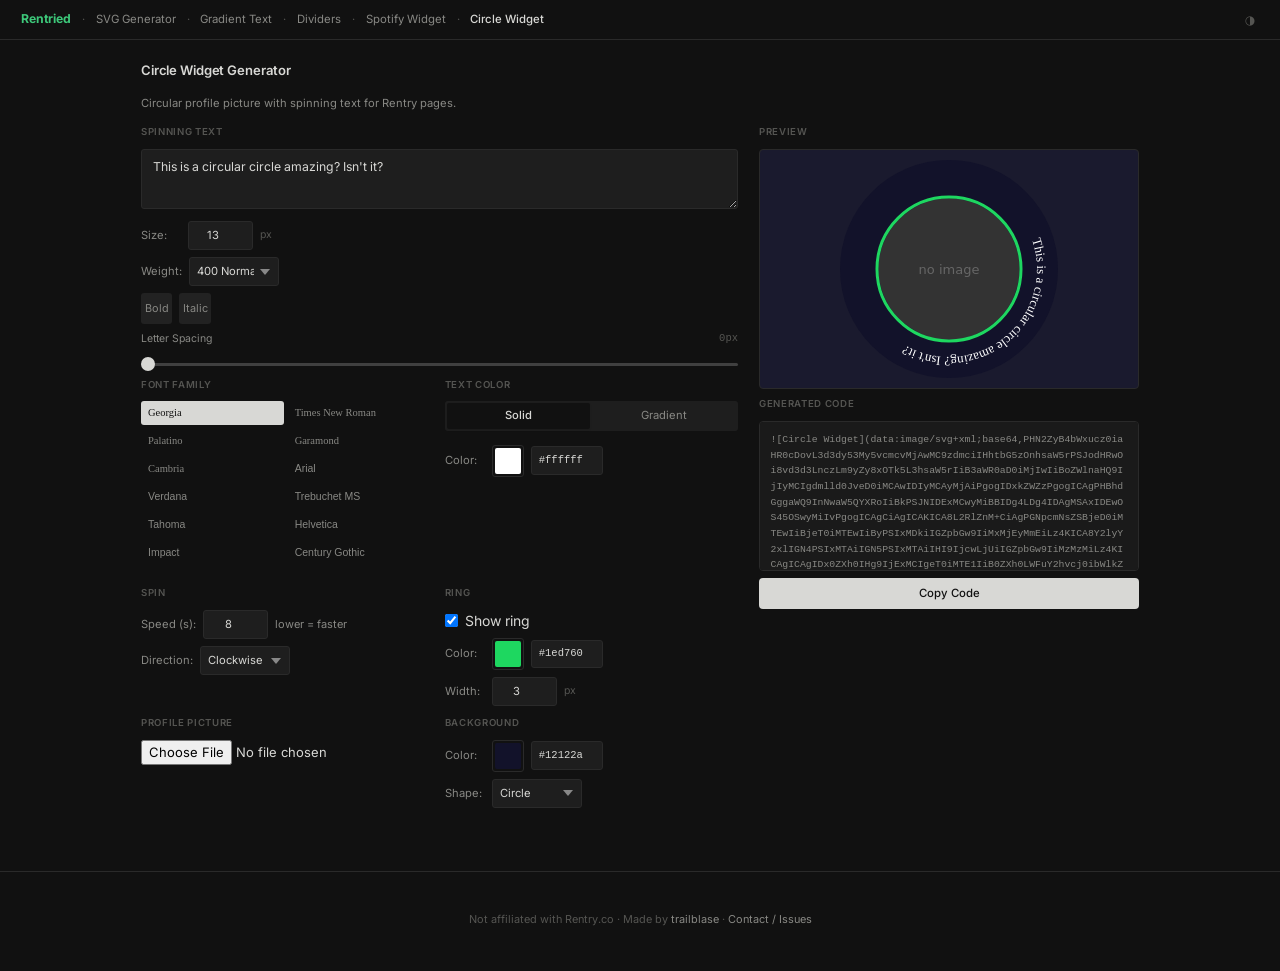
==== circle-widget/index.html @ 6f204d9a "added spotify widget, spinning pfp text" ====
<!DOCTYPE html>
<html lang="en" data-theme="dark">
<head>
  <meta charset="UTF-8">
  <meta name="viewport" content="width=device-width, initial-scale=1.0">
  <title>Circle Widget — Rentried</title>
  <link rel="preconnect" href="https://fonts.googleapis.com">
  <link rel="preconnect" href="https://fonts.gstatic.com" crossorigin>
  <link href="https://fonts.googleapis.com/css2?family=Inter:ital,opsz,wght@0,14..32,100..900;1,14..32,100..900&display=swap" rel="stylesheet">
  <link rel="stylesheet" href="https://cdn.jsdelivr.net/npm/bootstrap@5.3.3/dist/css/bootstrap.min.css">
  <link rel="stylesheet" href="../styles.css">
  <script>
    (function () {
      var t = localStorage.getItem('rentried-theme') || 'dark';
      document.documentElement.setAttribute('data-theme', t);
    })();
  </script>
</head>
<body>
  <header class="site-header">
    <a href="../" class="site-logo">Rentried</a>
    <span class="nav-sep">·</span>
    <nav class="site-nav">
      <a href="../svg-generator/" class="nav-link">SVG Generator</a>
      <span class="nav-sep">·</span>
      <a href="../gradient-text/gradient-text.html" class="nav-link">Gradient Text</a>
      <span class="nav-sep">·</span>
      <a href="../dividers/dividers.html" class="nav-link">Dividers</a>
      <span class="nav-sep">·</span>
      <a href="../spotify-widget/" class="nav-link">Spotify Widget</a>
      <span class="nav-sep">·</span>
      <a href="../circle-widget/" class="nav-link active">Circle Widget</a>
    </nav>
    <button class="theme-toggle" onclick="toggleTheme()" aria-label="Toggle theme">◑</button>
  </header>

  <div class="page">
    <div class="mb-3">
      <p class="page-title">Circle Widget Generator</p>
      <p class="page-desc">Circular profile picture with spinning text for Rentry pages.</p>
    </div>

    <div class="tool-layout">
      <div class="d-flex flex-column gap-2" style="min-width:0">

        <div class="panel">
          <div class="panel-header">Spinning Text</div>
          <textarea class="text-input" id="spinText" placeholder="Text that spins around the circle..." style="min-height:60px;resize:vertical">This is a circular circle amazing? Isn't it?</textarea>
          <div class="d-flex align-items-center gap-2 mt-2">
            <label class="ctrl-label">Size:</label>
            <input type="number" class="number-input" id="fontSize" value="13" min="8" max="26">
            <span class="unit">px</span>
          </div>
          <div class="d-flex align-items-center gap-2 mt-2">
            <label class="ctrl-label">Weight:</label>
            <select class="number-input" id="fontWeight">
              <option value="100">100 Thin</option>
              <option value="200">200 Extra Light</option>
              <option value="300">300 Light</option>
              <option value="400" selected>400 Normal</option>
              <option value="500">500 Medium</option>
              <option value="600">600 Semi Bold</option>
              <option value="700">700 Bold</option>
              <option value="800">800 Extra Bold</option>
              <option value="900">900 Black</option>
            </select>
          </div>
          <div class="d-flex align-items-center gap-2 mt-2">
            <div class="option-btn" id="btnBold" onclick="toggleStyle('bold')">Bold</div>
            <div class="option-btn" id="btnItalic" onclick="toggleStyle('italic')">Italic</div>
          </div>
          <div class="mt-2">
            <div class="slider-label d-flex justify-content-between mb-1">
              <span>Letter Spacing</span>
              <span id="spacingValue">0px</span>
            </div>
            <input type="range" class="slider" id="letterSpacing" min="0" max="20" value="0"
              oninput="document.getElementById('spacingValue').textContent=this.value+'px';build()">
          </div>
        </div>

        <div class="controls-grid">

          <div class="panel">
            <div class="panel-header">Font Family</div>
            <div class="font-grid" id="fontGrid"></div>
          </div>

          <div class="panel">
            <div class="panel-header">Text Color</div>
            <div class="mb-3">
              <div class="toggle-group">
                <button class="toggle-btn active" data-color="solid" onclick="setColorMode('solid')">Solid</button>
                <button class="toggle-btn" data-color="gradient" onclick="setColorMode('gradient')">Gradient</button>
              </div>
            </div>
            <div id="solidColorSection">
              <div class="d-flex align-items-center gap-2">
                <label class="ctrl-label">Color:</label>
                <input type="color" class="color-picker" id="solidColor" value="#ffffff">
                <input type="text" class="hex-input" id="solidColorHex" value="#ffffff">
              </div>
            </div>
            <div id="gradientColorSection" style="display:none">
              <div class="d-flex align-items-center gap-2">
                <label class="ctrl-label">Start:</label>
                <input type="color" class="color-picker" id="gradStart" value="#ff69b4">
                <input type="text" class="hex-input" id="gradStartHex" value="#ff69b4">
              </div>
              <div class="d-flex align-items-center gap-2 mt-2">
                <label class="ctrl-label">End:</label>
                <input type="color" class="color-picker" id="gradEnd" value="#00ffff">
                <input type="text" class="hex-input" id="gradEndHex" value="#00ffff">
              </div>
            </div>
          </div>

          <div class="panel">
            <div class="panel-header">Spin</div>
            <div class="d-flex align-items-center gap-2 mb-2">
              <label class="ctrl-label">Speed (s):</label>
              <input type="number" class="number-input" id="spinSpeed" value="8" min="1" max="60">
              <span class="unit" style="color:var(--text-muted);font-size:11px">lower = faster</span>
            </div>
            <div class="d-flex align-items-center gap-2">
              <label class="ctrl-label">Direction:</label>
              <select class="number-input" id="spinDir">
                <option value="1">Clockwise</option>
                <option value="-1">Counter-clockwise</option>
              </select>
            </div>
          </div>

          <div class="panel">
            <div class="panel-header">Ring</div>
            <div class="d-flex align-items-center gap-2 mb-2">
              <input type="checkbox" id="showRing" checked>
              <label for="showRing" style="margin:0;cursor:pointer">Show ring</label>
            </div>
            <div id="ringOptions">
              <div class="d-flex align-items-center gap-2 mb-2">
                <label class="ctrl-label">Color:</label>
                <input type="color" class="color-picker" id="ringColor" value="#1ed760">
                <input type="text" class="hex-input" id="ringColorHex" value="#1ed760">
              </div>
              <div class="d-flex align-items-center gap-2">
                <label class="ctrl-label">Width:</label>
                <input type="number" class="number-input" id="ringWidth" value="3" min="1" max="12">
                <span class="unit">px</span>
              </div>
            </div>
          </div>

          <div class="panel">
            <div class="panel-header">Profile Picture</div>
            <div style="overflow:hidden;width:100%">
              <input type="file" id="pfpUpload" accept="image/*" style="font-size:13px;width:100%;min-width:0">
            </div>
            <canvas id="resizeCanvas" width="200" height="200" style="display:none"></canvas>
          </div>

          <!-- Background -->
          <div class="panel">
            <div class="panel-header">Background</div>
            <div class="d-flex align-items-center gap-2 mb-2">
              <label class="ctrl-label">Color:</label>
              <input type="color" class="color-picker" id="bgColor" value="#12122a">
              <input type="text" class="hex-input" id="bgColorHex" value="#12122a">
            </div>
            <div class="d-flex align-items-center gap-2">
              <label class="ctrl-label">Shape:</label>
              <select class="number-input" id="cardShape">
                <option value="circle">Circle</option>
                <option value="square">Square</option>
                <option value="none">None (transparent)</option>
              </select>
            </div>
          </div>

        </div>
      </div>

      <!-- Output -->
      <div class="tool-output">
        <div class="panel">
          <div class="panel-header">Preview</div>
          <div class="preview-area" style="background:#1a1a2e; min-height:240px; padding:1rem; display:flex; align-items:center; justify-content:center">
            <div id="previewContent"></div>
          </div>

          <div class="panel-header" style="margin-top:0.625rem">Generated Code</div>
          <div class="code-output" id="codeOutput"></div>
          <button class="copy-btn" id="copyBtn" onclick="copyCode()">Copy Code</button>
        </div>
      </div>
    </div>
  </div>

  <script src="circle-widget.js"></script>
  <script>
    function toggleTheme() {
      var html = document.documentElement;
      var t = html.getAttribute('data-theme') === 'dark' ? 'light' : 'dark';
      html.setAttribute('data-theme', t);
      localStorage.setItem('rentried-theme', t);
      document.querySelector('.theme-toggle').textContent = t === 'dark' ? '◑' : '◐';
    }
    (function () {
      var t = localStorage.getItem('rentried-theme') || 'dark';
      var btn = document.querySelector('.theme-toggle');
      if (btn) btn.textContent = t === 'dark' ? '◑' : '◐';
    })();
  </script>
  <footer class="site-footer">
    <div class="page">
      Not affiliated with Rentry.co · Made by <a href="https://github.com/trailblase" target="_blank">trailblase</a> · <a href="https://orion.atabook.org/" target="_blank">Contact / Issues</a>
    </div>
  </footer>
</body>
</html>
---- styles.css ----
@import url('https://fonts.googleapis.com/css2?family=Inter:ital,opsz,wght@0,14..32,100..900;1,14..32,100..900&display=swap');

:root {
  --bg: #f9f8f5;
  --surface: #f3f2ee;
  --surface-alt: #eceae5;
  --border: #e0deda;
  --border-strong: #c4c2bc;
  --text: #111111;
  --text-muted: #666660;
  --text-subtle: #aaa9a2;
  --btn-bg: #eceae5;
  --btn-hover: #e2e0da;
  --input-bg: #f0eeea;
  --active-bg: #111111;
  --active-text: #f9f8f5;
  --accent: #1a7a4a;
  --radius: 4px;
  --radius-sm: 3px;
}

[data-theme="dark"] {
  --bg: #111111;
  --surface: #1a1a1a;
  --surface-alt: #1e1e1e;
  --border: #2a2a2a;
  --border-strong: #404040;
  --text: #d8d8d5;
  --text-muted: #888884;
  --text-subtle: #555552;
  --btn-bg: #222222;
  --btn-hover: #2c2c2c;
  --input-bg: #1e1e1e;
  --active-bg: #d8d8d5;
  --active-text: #111111;
  --accent: #3dc87a;
}

html {
  font-size: 14px;
}

body {
  font-family: 'Google Sans Flex', 'Inter', system-ui, -apple-system, 'Segoe UI', sans-serif;
  background: var(--bg);
  color: var(--text);
  line-height: 1.5;
  min-height: 100vh;
  -webkit-font-smoothing: antialiased;
}

.site-header {
  display: flex;
  align-items: center;
  gap: 0.125rem;
  padding: 0 1.5rem;
  height: 40px;
  border-bottom: 1px solid var(--border);
  background: var(--bg);
  position: sticky;
  top: 0;
  z-index: 100;
}

.site-logo {
  font-size: 0.875rem;
  font-weight: 700;
  color: var(--accent);
  text-decoration: none;
  flex-shrink: 0;
  margin-right: 0.25rem;
}

.site-logo:hover {
  color: var(--accent);
  opacity: 0.85;
}

.site-nav {
  display: flex;
  align-items: center;
  gap: 0.125rem;
  flex: 1;
}

.nav-link {
  font-size: 0.8125rem;
  color: var(--text-muted);
  text-decoration: none;
  padding: 0.1rem 0.25rem;
  transition: color 0.1s;
}

.nav-link:hover {
  color: var(--text);
}

.nav-link.active {
  color: var(--text);
  font-weight: 500;
}

.nav-link.soon {
  color: var(--text-subtle);
  pointer-events: none;
}

.nav-sep {
  color: var(--text-subtle);
  font-size: 0.8rem;
  padding: 0 0.4rem;
  user-select: none;
}

.theme-toggle {
  background: none;
  border: none;
  color: var(--text-subtle);
  cursor: pointer;
  font-size: 0.85rem;
  padding: 0.2rem 0.25rem;
  line-height: 1;
  transition: color 0.1s;
  margin-left: auto;
  flex-shrink: 0;
}

.theme-toggle:hover {
  color: var(--text-muted);
}

.page {
  max-width: 1040px;
  margin: 0 auto;
  padding: 1.5rem 1.5rem;
}

.page-title {
  font-size: 0.9375rem;
  font-weight: 600;
  color: var(--text);
  letter-spacing: -0.01em;
}

.page-desc {
  font-size: 0.8rem;
  color: var(--text-muted);
  margin-top: 0.2rem;
}

.page-desc a {
  color: var(--text-muted);
  text-decoration: underline;
  text-underline-offset: 2px;
}

.page-desc a:hover {
  color: var(--text);
}

.tool-layout {
  display: grid;
  grid-template-columns: 1fr 380px;
  gap: 1.5rem;
  align-items: start;
}

.tool-output {
  position: sticky;
  top: 52px;
  display: flex;
  flex-direction: column;
  gap: 1rem;
}

.panel {
  background: transparent;
  padding: 0;
}

.panel-header {
  font-size: 0.6875rem;
  font-weight: 600;
  text-transform: uppercase;
  letter-spacing: 0.07em;
  color: var(--text-subtle);
  margin-bottom: 0.625rem;
}

.controls-grid {
  display: grid;
  grid-template-columns: repeat(2, 1fr);
  gap: 0.75rem;
}

.section-label {
  font-size: 0.75rem;
  color: var(--text-muted);
  display: block;
  margin-bottom: 0.4rem;
}

.ctrl-label {
  font-size: 0.8rem;
  color: var(--text-muted);
  min-width: 40px;
}

.divider {
  height: 1px;
  background: var(--border);
}

.toggle-group {
  display: flex;
  background: var(--input-bg);
  border-radius: var(--radius-sm);
  padding: 2px;
  gap: 2px;
}

.toggle-btn {
  flex: 1;
  padding: 0.3125rem 0.5rem;
  border: none;
  background: transparent;
  color: var(--text-muted);
  font-family: inherit;
  font-size: 0.8rem;
  cursor: pointer;
  border-radius: 2px;
  transition: background 0.1s, color 0.1s;
  touch-action: manipulation;
}

.toggle-btn:hover {
  color: var(--text);
}

.toggle-btn.active {
  background: var(--bg);
  color: var(--text);
  font-weight: 500;
  box-shadow: 0 1px 2px rgba(0, 0, 0, 0.1);
}

.options-grid {
  display: grid;
  grid-template-columns: repeat(3, 1fr);
  gap: 0.25rem;
}

.options-grid.cols-2 {
  grid-template-columns: repeat(2, 1fr);
}

.options-grid.cols-4,
.direction-grid {
  grid-template-columns: repeat(4, 1fr);
}

.option-btn {
  padding: 0.5rem 0.25rem;
  background: var(--btn-bg);
  border: none;
  border-radius: var(--radius-sm);
  color: var(--text-muted);
  cursor: pointer;
  font-family: inherit;
  font-size: 0.775rem;
  text-align: center;
  transition: background 0.1s, color 0.1s;
  touch-action: manipulation;
  user-select: none;
}

.option-btn:hover {
  background: var(--btn-hover);
  color: var(--text);
}

.option-btn.selected {
  background: var(--active-bg);
  color: var(--active-text);
}

.direction-btn {
  padding: 0.375rem;
  background: var(--btn-bg);
  border: none;
  border-radius: var(--radius-sm);
  color: var(--text-muted);
  cursor: pointer;
  font-size: 1rem;
  text-align: center;
  transition: background 0.1s, color 0.1s;
  touch-action: manipulation;
}

.direction-btn:hover {
  background: var(--btn-hover);
  color: var(--text);
}

.direction-btn.selected {
  background: var(--active-bg);
  color: var(--active-text);
}

.font-grid {
  display: grid;
  grid-template-columns: repeat(2, 1fr);
  gap: 0.25rem;
  max-height: 175px;
  overflow-y: auto;
  padding-right: 0.25rem;
}

.font-option {
  padding: 0.3125rem 0.5rem;
  background: none;
  border: none;
  border-radius: var(--radius-sm);
  color: var(--text-muted);
  cursor: pointer;
  font-size: 0.75rem;
  text-align: left;
  white-space: nowrap;
  overflow: hidden;
  text-overflow: ellipsis;
  transition: background 0.1s, color 0.1s;
}

.font-option:hover {
  background: var(--btn-bg);
  color: var(--text);
}

.font-option.selected {
  background: var(--active-bg);
  color: var(--active-text);
  font-weight: 500;
}

.unit {
  font-size: 0.75rem;
  color: var(--text-subtle);
}

.text-input,
.hex-input,
.number-input {
  background: var(--input-bg);
  border: 1px solid var(--border);
  border-radius: var(--radius-sm);
  color: var(--text);
  font-family: inherit;
}

.text-input:focus,
.hex-input:focus,
.number-input:focus {
  outline: none;
  border-color: var(--border-strong);
}

.text-input {
  width: 100%;
  padding: 0.625rem 0.75rem;
  font-size: 0.875rem;
  resize: vertical;
  min-height: 64px;
  transition: border-color 0.1s;
  line-height: 1.5;
}

.text-input::placeholder {
  color: var(--text-subtle);
}

.hex-input {
  width: 72px;
  padding: 0.375rem 0.5rem;
  font-family: 'JetBrains Mono', 'Courier New', monospace;
  font-size: 0.75rem;
}

.number-input {
  width: 65px;
  padding: 0.375rem 0.5rem;
  font-size: 0.8rem;
  text-align: center;
}

select.number-input {
  cursor: pointer;
  text-align: left;
  width: 90px;
  appearance: none;
  background-image: url("data:image/svg+xml,%3Csvg xmlns='http://www.w3.org/2000/svg' width='10' height='6'%3E%3Cpath d='M0 0l5 6 5-6z' fill='%23888'/%3E%3C/svg%3E");
  background-repeat: no-repeat;
  background-position: right 8px center;
  padding-right: 24px;
}

select.number-input option {
  background: var(--input-bg);
  color: var(--text);
}

.color-picker {
  width: 32px;
  height: 32px;
  border: 1px solid var(--border);
  border-radius: var(--radius-sm);
  cursor: pointer;
  background: none;
  padding: 2px;
}

.color-picker::-webkit-color-swatch-wrapper {
  padding: 0;
}

.color-picker::-webkit-color-swatch {
  border: none;
  border-radius: 2px;
}

.slider-label {
  font-size: 0.75rem;
  color: var(--text-muted);
}

.slider-label span:last-child {
  font-family: 'JetBrains Mono', 'Courier New', monospace;
  color: var(--text-subtle);
}

.slider {
  width: 100%;
  height: 3px;
  -webkit-appearance: none;
  appearance: none;
  background: var(--border-strong);
  border-radius: 2px;
  outline: none;
  cursor: pointer;
}

.slider::-webkit-slider-thumb {
  -webkit-appearance: none;
  width: 14px;
  height: 14px;
  background: var(--text);
  border-radius: 50%;
  cursor: pointer;
  transition: transform 0.1s;
}

.slider::-webkit-slider-thumb:hover {
  transform: scale(1.2);
}

.checkbox-group input[type="checkbox"] {
  width: 14px;
  height: 14px;
  accent-color: var(--text);
  cursor: pointer;
  flex-shrink: 0;
}

.checkbox-group label {
  font-size: 0.8rem;
  color: var(--text);
  cursor: pointer;
  font-weight: 500;
}

.collapsible-settings {
  border-top: 1px solid var(--border);
  display: none;
}

.collapsible-settings.visible {
  display: block;
}

.preview-area {
  background: var(--surface);
  border: 1px solid var(--border);
  border-radius: var(--radius);
  min-height: 120px;
  max-height: 240px;
  display: flex;
  align-items: center;
  justify-content: center;
  padding: 1.25rem;
  margin-bottom: 0.625rem;
  overflow: hidden;
}

#previewContent {
  width: 100%;
  max-width: 100%;
  max-height: 100%;
  display: flex;
  align-items: center;
  justify-content: center;
  overflow: hidden;
}

#previewContent svg {
  max-width: 100%;
  overflow: hidden;
}

.code-output {
  background: var(--surface);
  border: 1px solid var(--border);
  border-radius: var(--radius);
  padding: 0.75rem;
  font-family: 'JetBrains Mono', 'Courier New', monospace;
  font-size: 0.7rem;
  line-height: 1.6;
  max-height: 150px;
  overflow: auto;
  white-space: pre-wrap;
  word-break: break-all;
  color: var(--text-muted);
}

.copy-btn {
  width: 100%;
  padding: 0.5rem 1rem;
  margin-top: 0.5rem;
  background: var(--active-bg);
  border: none;
  border-radius: var(--radius);
  color: var(--active-text);
  font-family: inherit;
  font-size: 0.8125rem;
  font-weight: 500;
  cursor: pointer;
  transition: opacity 0.1s;
  touch-action: manipulation;
}

.copy-btn:hover {
  opacity: 0.82;
}

.copy-btn.copied {
  opacity: 0.55;
}

.color-stop {
  display: flex;
  align-items: center;
  gap: 0.25rem;
  background: var(--btn-bg);
  border: 1px solid var(--border);
  border-radius: var(--radius-sm);
  padding: 0.25rem 0.375rem;
}

.color-stop input[type="color"] {
  width: 22px;
  height: 22px;
  border: none;
  border-radius: 2px;
  cursor: pointer;
  background: none;
  padding: 0;
}

.color-stop input[type="color"]::-webkit-color-swatch-wrapper {
  padding: 0;
}

.color-stop input[type="color"]::-webkit-color-swatch {
  border: 1px solid var(--border);
  border-radius: 2px;
}

.color-hex {
  font-family: 'JetBrains Mono', monospace;
  font-size: 0.675rem;
  color: var(--text-subtle);
}

.remove-btn {
  background: none;
  border: none;
  color: var(--text-subtle);
  cursor: pointer;
  font-size: 0.875rem;
  line-height: 1;
  padding: 0 0.1rem;
  opacity: 0;
  transition: opacity 0.1s, color 0.1s;
}

.color-stop:hover .remove-btn {
  opacity: 1;
}

.remove-btn:hover {
  color: #b94040;
}

.add-color-btn {
  width: 30px;
  height: 30px;
  border: 1px dashed var(--border);
  border-radius: var(--radius-sm);
  background: transparent;
  color: var(--text-subtle);
  font-size: 1rem;
  cursor: pointer;
  transition: border-color 0.1s, color 0.1s;
}

.add-color-btn:hover {
  border-color: var(--border-strong);
  color: var(--text-muted);
}

.gradient-bar {
  height: 4px;
  border-radius: 2px;
  margin-top: 0.625rem;
}

.presets-grid {
  display: grid;
  grid-template-columns: repeat(4, 1fr);
  gap: 0.375rem;
  margin-top: 0.5rem;
}

.preset-btn {
  height: 24px;
  border: 1px solid var(--border);
  border-radius: var(--radius-sm);
  cursor: pointer;
  transition: border-color 0.1s, transform 0.1s;
}

.preset-btn:hover {
  border-color: var(--border-strong);
  transform: scale(1.04);
}

.soon-page {
  display: flex;
  flex-direction: column;
  align-items: center;
  justify-content: center;
  gap: 0.5rem;
  min-height: calc(100vh - 40px);
  text-align: center;
}

.soon-badge {
  font-size: 0.7rem;
  text-transform: uppercase;
  letter-spacing: 0.1em;
  color: var(--text-subtle);
  margin-bottom: 0.5rem;
}

.soon-title {
  font-size: 1rem;
  font-weight: 600;
  color: var(--text);
  letter-spacing: -0.01em;
}

.soon-desc {
  font-size: 0.8rem;
  color: var(--text-muted);
}

::-webkit-scrollbar {
  width: 4px;
  height: 4px;
}

::-webkit-scrollbar-track {
  background: transparent;
}

::-webkit-scrollbar-thumb {
  background: var(--border-strong);
  border-radius: 10px;
}

@media (max-width: 1024px) {
  .tool-layout {
    grid-template-columns: 1fr;
  }

  .tool-output {
    position: static !important;
  }
}

@media (max-width: 640px) {
  .page {
    padding: 1rem;
  }

  .controls-grid {
    grid-template-columns: 1fr !important;
  }

  .site-header {
    padding: 0 1rem;
  }

  .nav-sep {
    display: none;
  }

  .copy-btn {
    padding: 0.75rem;
    font-size: 0.875rem;
  }
}

.site-footer {
  border-top: 1px solid var(--border);
  margin-top: 3rem;
  padding: 1.25rem 0 1.5rem;
  font-size: 0.78rem;
  color: var(--text-subtle);
  text-align: center;
  line-height: 1.7;
}

.site-footer a {
  color: var(--text-muted);
  text-decoration: none;
}

.site-footer a:hover {
  color: var(--text);
}
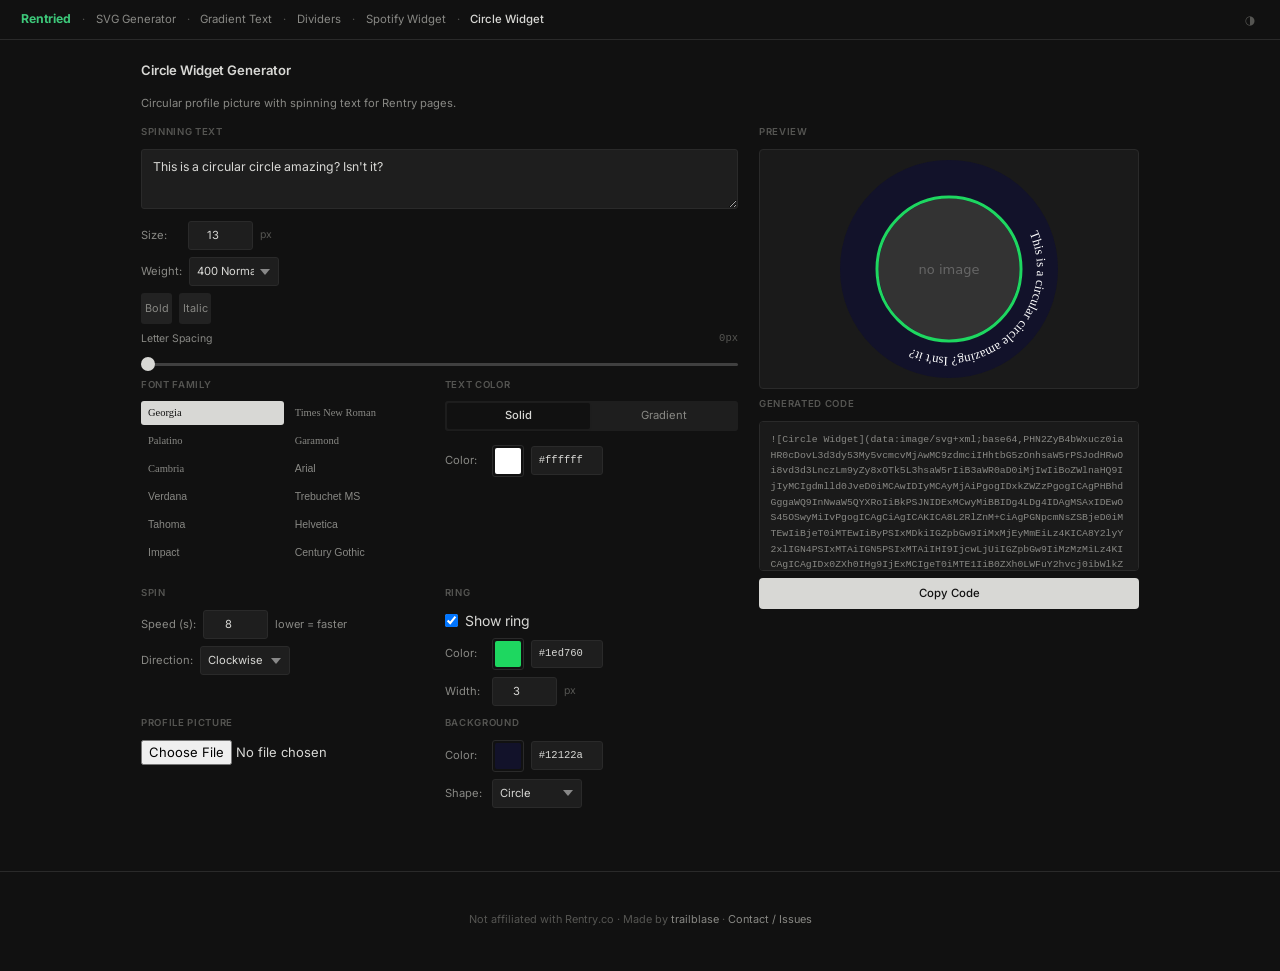
==== commit c2cafcad: "minor fixes for preview box" ====
--- a/circle-widget/index.html
+++ b/circle-widget/index.html
@@ -159,7 +159,6 @@
             <canvas id="resizeCanvas" width="200" height="200" style="display:none"></canvas>
           </div>
 
-          <!-- Background -->
           <div class="panel">
             <div class="panel-header">Background</div>
             <div class="d-flex align-items-center gap-2 mb-2">
@@ -180,11 +179,10 @@
         </div>
       </div>
 
-      <!-- Output -->
       <div class="tool-output">
         <div class="panel">
           <div class="panel-header">Preview</div>
-          <div class="preview-area" style="background:#1a1a2e; min-height:240px; padding:1rem; display:flex; align-items:center; justify-content:center">
+          <div class="preview-area preview-widget" style="min-height:240px; padding:1rem; display:flex; align-items:center; justify-content:center">
             <div id="previewContent"></div>
           </div>
 
--- a/styles.css
+++ b/styles.css
@@ -626,6 +626,13 @@
   color: var(--text-muted);
 }
 
+.preview-area.preview-widget {
+  background: #ffffff;
+}
+[data-theme="dark"] .preview-area.preview-widget {
+  background: var(--surface);
+}
+
 .gradient-bar {
   height: 4px;
   border-radius: 2px;
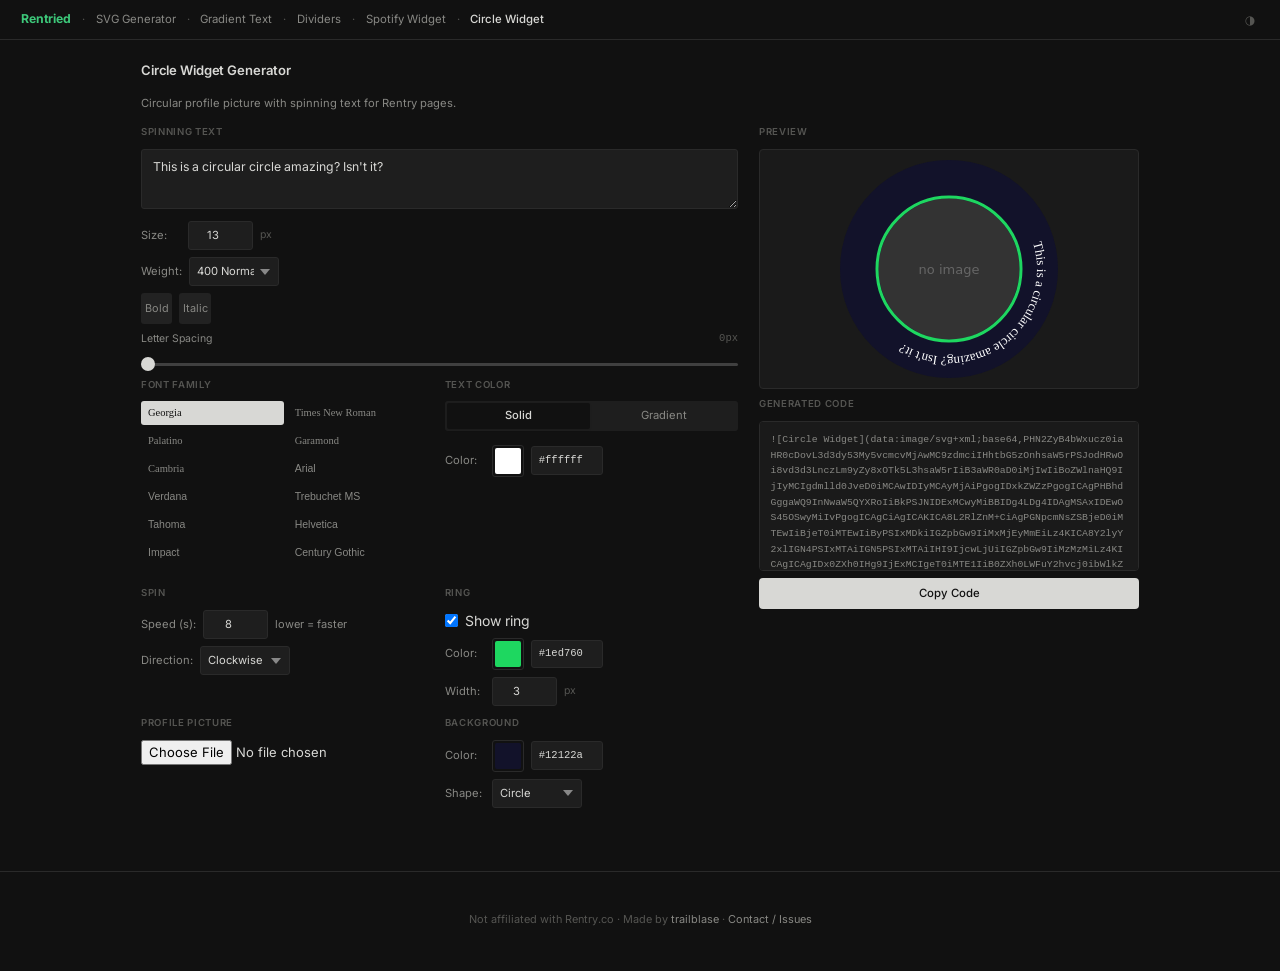
==== commit 9e05fa9c: "mobile UI fixes" ====
--- a/circle-widget/index.html
+++ b/circle-widget/index.html
@@ -19,8 +19,10 @@
 <body>
   <header class="site-header">
     <a href="../" class="site-logo">Rentried</a>
-    <span class="nav-sep">·</span>
-    <nav class="site-nav">
+
+    <!-- Desktop nav -->
+    <span class="nav-sep d-none d-md-inline">·</span>
+    <nav class="site-nav d-none d-md-flex">
       <a href="../svg-generator/" class="nav-link">SVG Generator</a>
       <span class="nav-sep">·</span>
       <a href="../gradient-text/gradient-text.html" class="nav-link">Gradient Text</a>
@@ -31,6 +33,19 @@
       <span class="nav-sep">·</span>
       <a href="../circle-widget/" class="nav-link active">Circle Widget</a>
     </nav>
+
+    <!-- Mobile dropdown -->
+    <div class="dropdown d-md-none ms-2">
+      <button class="nav-dropdown-btn dropdown-toggle" data-bs-toggle="dropdown" aria-expanded="false">Circle Widget</button>
+      <ul class="nav-dropdown-menu dropdown-menu">
+        <li><a class="nav-dropdown-item" href="../svg-generator/">SVG Generator</a></li>
+        <li><a class="nav-dropdown-item" href="../gradient-text/gradient-text.html">Gradient Text</a></li>
+        <li><a class="nav-dropdown-item" href="../dividers/dividers.html">Dividers</a></li>
+        <li><a class="nav-dropdown-item" href="../spotify-widget/">Spotify Widget</a></li>
+        <li><a class="nav-dropdown-item active" href="../circle-widget/">Circle Widget</a></li>
+      </ul>
+    </div>
+
     <button class="theme-toggle" onclick="toggleTheme()" aria-label="Toggle theme">◑</button>
   </header>
 
@@ -43,7 +58,7 @@
     <div class="tool-layout">
       <div class="d-flex flex-column gap-2" style="min-width:0">
 
-        <div class="panel">
+        <div>
           <div class="panel-header">Spinning Text</div>
           <textarea class="text-input" id="spinText" placeholder="Text that spins around the circle..." style="min-height:60px;resize:vertical">This is a circular circle amazing? Isn't it?</textarea>
           <div class="d-flex align-items-center gap-2 mt-2">
@@ -81,12 +96,12 @@
 
         <div class="controls-grid">
 
-          <div class="panel">
+          <div>
             <div class="panel-header">Font Family</div>
             <div class="font-grid" id="fontGrid"></div>
           </div>
 
-          <div class="panel">
+          <div>
             <div class="panel-header">Text Color</div>
             <div class="mb-3">
               <div class="toggle-group">
@@ -115,7 +130,7 @@
             </div>
           </div>
 
-          <div class="panel">
+          <div>
             <div class="panel-header">Spin</div>
             <div class="d-flex align-items-center gap-2 mb-2">
               <label class="ctrl-label">Speed (s):</label>
@@ -131,7 +146,7 @@
             </div>
           </div>
 
-          <div class="panel">
+          <div>
             <div class="panel-header">Ring</div>
             <div class="d-flex align-items-center gap-2 mb-2">
               <input type="checkbox" id="showRing" checked>
@@ -151,7 +166,7 @@
             </div>
           </div>
 
-          <div class="panel">
+          <div>
             <div class="panel-header">Profile Picture</div>
             <div style="overflow:hidden;width:100%">
               <input type="file" id="pfpUpload" accept="image/*" style="font-size:13px;width:100%;min-width:0">
@@ -159,7 +174,7 @@
             <canvas id="resizeCanvas" width="200" height="200" style="display:none"></canvas>
           </div>
 
-          <div class="panel">
+          <div>
             <div class="panel-header">Background</div>
             <div class="d-flex align-items-center gap-2 mb-2">
               <label class="ctrl-label">Color:</label>
@@ -180,13 +195,13 @@
       </div>
 
       <div class="tool-output">
-        <div class="panel">
+        <div>
           <div class="panel-header">Preview</div>
           <div class="preview-area preview-widget" style="min-height:240px; padding:1rem; display:flex; align-items:center; justify-content:center">
             <div id="previewContent"></div>
           </div>
 
-          <div class="panel-header" style="margin-top:0.625rem">Generated Code</div>
+          <div class="panel-header mt-2">Generated Code</div>
           <div class="code-output" id="codeOutput"></div>
           <button class="copy-btn" id="copyBtn" onclick="copyCode()">Copy Code</button>
         </div>
@@ -194,6 +209,7 @@
     </div>
   </div>
 
+  <script src="https://cdn.jsdelivr.net/npm/bootstrap@5.3.3/dist/js/bootstrap.bundle.min.js"></script>
   <script src="circle-widget.js"></script>
   <script>
     function toggleTheme() {
--- a/styles.css
+++ b/styles.css
@@ -1,5 +1,5 @@
 @import url('https://fonts.googleapis.com/css2?family=Inter:ital,opsz,wght@0,14..32,100..900;1,14..32,100..900&display=swap');
-
+/* to optimise and clean the code period */
 :root {
   --bg: #f9f8f5;
   --surface: #f3f2ee;
@@ -91,19 +91,9 @@
   transition: color 0.1s;
 }
 
-.nav-link:hover {
-  color: var(--text);
-}
-
-.nav-link.active {
-  color: var(--text);
-  font-weight: 500;
-}
-
-.nav-link.soon {
-  color: var(--text-subtle);
-  pointer-events: none;
-}
+.nav-link:hover { color: var(--text); }
+.nav-link.active { color: var(--text); font-weight: 500; }
+.nav-link.soon   { color: var(--text-subtle); pointer-events: none; }
 
 .nav-sep {
   color: var(--text-subtle);
@@ -125,14 +115,12 @@
   flex-shrink: 0;
 }
 
-.theme-toggle:hover {
-  color: var(--text-muted);
-}
+.theme-toggle:hover { color: var(--text-muted); }
 
 .page {
   max-width: 1040px;
   margin: 0 auto;
-  padding: 1.5rem 1.5rem;
+  padding: 1.5rem;
 }
 
 .page-title {
@@ -148,15 +136,8 @@
   margin-top: 0.2rem;
 }
 
-.page-desc a {
-  color: var(--text-muted);
-  text-decoration: underline;
-  text-underline-offset: 2px;
-}
-
-.page-desc a:hover {
-  color: var(--text);
-}
+.page-desc a { color: var(--text-muted); text-decoration: underline; text-underline-offset: 2px; }
+.page-desc a:hover { color: var(--text); }
 
 .tool-layout {
   display: grid;
@@ -168,14 +149,6 @@
 .tool-output {
   position: sticky;
   top: 52px;
-  display: flex;
-  flex-direction: column;
-  gap: 1rem;
-}
-
-.panel {
-  background: transparent;
-  padding: 0;
 }
 
 .panel-header {
@@ -193,22 +166,16 @@
   gap: 0.75rem;
 }
 
-.section-label {
-  font-size: 0.75rem;
-  color: var(--text-muted);
-  display: block;
-  margin-bottom: 0.4rem;
-}
+.section-label  { font-size: 0.75rem; color: var(--text-muted); }
+.unit           { font-size: 0.75rem; color: var(--text-subtle); }
+.slider-label   { font-size: 0.75rem; color: var(--text-muted); }
+.slider-label span:last-child { font-family: 'JetBrains Mono', 'Courier New', monospace; color: var(--text-subtle); }
+.divider        { height: 1px; background: var(--border); }
 
 .ctrl-label {
   font-size: 0.8rem;
   color: var(--text-muted);
   min-width: 40px;
-}
-
-.divider {
-  height: 1px;
-  background: var(--border);
 }
 
 .toggle-group {
@@ -233,9 +200,7 @@
   touch-action: manipulation;
 }
 
-.toggle-btn:hover {
-  color: var(--text);
-}
+.toggle-btn:hover { color: var(--text); }
 
 .toggle-btn.active {
   background: var(--bg);
@@ -250,14 +215,10 @@
   gap: 0.25rem;
 }
 
-.options-grid.cols-2 {
-  grid-template-columns: repeat(2, 1fr);
-}
+.options-grid.cols-2 { grid-template-columns: repeat(2, 1fr); }
 
 .options-grid.cols-4,
-.direction-grid {
-  grid-template-columns: repeat(4, 1fr);
-}
+.direction-grid { grid-template-columns: repeat(4, 1fr); }
 
 .option-btn {
   padding: 0.5rem 0.25rem;
@@ -274,15 +235,8 @@
   user-select: none;
 }
 
-.option-btn:hover {
-  background: var(--btn-hover);
-  color: var(--text);
-}
-
-.option-btn.selected {
-  background: var(--active-bg);
-  color: var(--active-text);
-}
+.option-btn:hover { background: var(--btn-hover); color: var(--text); }
+.option-btn.selected { background: var(--active-bg); color: var(--active-text); }
 
 .direction-btn {
   padding: 0.375rem;
@@ -297,15 +251,8 @@
   touch-action: manipulation;
 }
 
-.direction-btn:hover {
-  background: var(--btn-hover);
-  color: var(--text);
-}
-
-.direction-btn.selected {
-  background: var(--active-bg);
-  color: var(--active-text);
-}
+.direction-btn:hover { background: var(--btn-hover); color: var(--text); }
+.direction-btn.selected { background: var(--active-bg); color: var(--active-text); }
 
 .font-grid {
   display: grid;
@@ -331,21 +278,8 @@
   transition: background 0.1s, color 0.1s;
 }
 
-.font-option:hover {
-  background: var(--btn-bg);
-  color: var(--text);
-}
-
-.font-option.selected {
-  background: var(--active-bg);
-  color: var(--active-text);
-  font-weight: 500;
-}
-
-.unit {
-  font-size: 0.75rem;
-  color: var(--text-subtle);
-}
+.font-option:hover { background: var(--btn-bg); color: var(--text); }
+.font-option.selected { background: var(--active-bg); color: var(--active-text); font-weight: 500; }
 
 .text-input,
 .hex-input,
@@ -374,9 +308,7 @@
   line-height: 1.5;
 }
 
-.text-input::placeholder {
-  color: var(--text-subtle);
-}
+.text-input::placeholder { color: var(--text-subtle); }
 
 .hex-input {
   width: 72px;
@@ -418,24 +350,8 @@
   padding: 2px;
 }
 
-.color-picker::-webkit-color-swatch-wrapper {
-  padding: 0;
-}
-
-.color-picker::-webkit-color-swatch {
-  border: none;
-  border-radius: 2px;
-}
-
-.slider-label {
-  font-size: 0.75rem;
-  color: var(--text-muted);
-}
-
-.slider-label span:last-child {
-  font-family: 'JetBrains Mono', 'Courier New', monospace;
-  color: var(--text-subtle);
-}
+.color-picker::-webkit-color-swatch-wrapper { padding: 0; }
+.color-picker::-webkit-color-swatch { border: none; border-radius: 2px; }
 
 .slider {
   width: 100%;
@@ -458,9 +374,7 @@
   transition: transform 0.1s;
 }
 
-.slider::-webkit-slider-thumb:hover {
-  transform: scale(1.2);
-}
+.slider::-webkit-slider-thumb:hover { transform: scale(1.2); }
 
 .checkbox-group input[type="checkbox"] {
   width: 14px;
@@ -482,9 +396,7 @@
   display: none;
 }
 
-.collapsible-settings.visible {
-  display: block;
-}
+.collapsible-settings.visible { display: block; }
 
 .preview-area {
   background: var(--surface);
@@ -510,10 +422,7 @@
   overflow: hidden;
 }
 
-#previewContent svg {
-  max-width: 100%;
-  overflow: hidden;
-}
+#previewContent svg { max-width: 100%; overflow: hidden; }
 
 .code-output {
   background: var(--surface);
@@ -546,13 +455,8 @@
   touch-action: manipulation;
 }
 
-.copy-btn:hover {
-  opacity: 0.82;
-}
-
-.copy-btn.copied {
-  opacity: 0.55;
-}
+.copy-btn:hover { opacity: 0.82; }
+.copy-btn.copied { opacity: 0.55; }
 
 .color-stop {
   display: flex;
@@ -574,14 +478,8 @@
   padding: 0;
 }
 
-.color-stop input[type="color"]::-webkit-color-swatch-wrapper {
-  padding: 0;
-}
-
-.color-stop input[type="color"]::-webkit-color-swatch {
-  border: 1px solid var(--border);
-  border-radius: 2px;
-}
+.color-stop input[type="color"]::-webkit-color-swatch-wrapper { padding: 0; }
+.color-stop input[type="color"]::-webkit-color-swatch { border: 1px solid var(--border); border-radius: 2px; }
 
 .color-hex {
   font-family: 'JetBrains Mono', monospace;
@@ -601,13 +499,8 @@
   transition: opacity 0.1s, color 0.1s;
 }
 
-.color-stop:hover .remove-btn {
-  opacity: 1;
-}
-
-.remove-btn:hover {
-  color: #b94040;
-}
+.color-stop:hover .remove-btn { opacity: 1; }
+.remove-btn:hover { color: #b94040; }
 
 .add-color-btn {
   width: 30px;
@@ -621,17 +514,10 @@
   transition: border-color 0.1s, color 0.1s;
 }
 
-.add-color-btn:hover {
-  border-color: var(--border-strong);
-  color: var(--text-muted);
-}
-
-.preview-area.preview-widget {
-  background: #ffffff;
-}
-[data-theme="dark"] .preview-area.preview-widget {
-  background: var(--surface);
-}
+.add-color-btn:hover { border-color: var(--border-strong); color: var(--text-muted); }
+
+.preview-area.preview-widget { background: #ffffff; }
+[data-theme="dark"] .preview-area.preview-widget { background: var(--surface); }
 
 .gradient-bar {
   height: 4px;
@@ -654,87 +540,11 @@
   transition: border-color 0.1s, transform 0.1s;
 }
 
-.preset-btn:hover {
-  border-color: var(--border-strong);
-  transform: scale(1.04);
-}
-
-.soon-page {
-  display: flex;
-  flex-direction: column;
-  align-items: center;
-  justify-content: center;
-  gap: 0.5rem;
-  min-height: calc(100vh - 40px);
-  text-align: center;
-}
-
-.soon-badge {
-  font-size: 0.7rem;
-  text-transform: uppercase;
-  letter-spacing: 0.1em;
-  color: var(--text-subtle);
-  margin-bottom: 0.5rem;
-}
-
-.soon-title {
-  font-size: 1rem;
-  font-weight: 600;
-  color: var(--text);
-  letter-spacing: -0.01em;
-}
-
-.soon-desc {
-  font-size: 0.8rem;
-  color: var(--text-muted);
-}
-
-::-webkit-scrollbar {
-  width: 4px;
-  height: 4px;
-}
-
-::-webkit-scrollbar-track {
-  background: transparent;
-}
-
-::-webkit-scrollbar-thumb {
-  background: var(--border-strong);
-  border-radius: 10px;
-}
-
-@media (max-width: 1024px) {
-  .tool-layout {
-    grid-template-columns: 1fr;
-  }
-
-  .tool-output {
-    position: static !important;
-  }
-}
-
-@media (max-width: 640px) {
-  .page {
-    padding: 1rem;
-  }
-
-  .controls-grid {
-    grid-template-columns: 1fr !important;
-  }
-
-  .site-header {
-    padding: 0 1rem;
-  }
-
-  .nav-sep {
-    display: none;
-  }
-
-  .copy-btn {
-    padding: 0.75rem;
-    font-size: 0.875rem;
-  }
-}
+.preset-btn:hover { border-color: var(--border-strong); transform: scale(1.04); }
+
+::-webkit-scrollbar { width: 4px; height: 4px; }
+::-webkit-scrollbar-track { background: transparent; }
+::-webkit-scrollbar-thumb { background: var(--border-strong); border-radius: 10px; }
 
 .site-footer {
   border-top: 1px solid var(--border);
@@ -746,11 +556,65 @@
   line-height: 1.7;
 }
 
-.site-footer a {
+.site-footer a { color: var(--text-muted); text-decoration: none; }
+.site-footer a:hover { color: var(--text); }
+
+.nav-dropdown-btn {
+  background: none;
+  border: none;
+  color: var(--text);
+  font-family: inherit;
+  font-size: 0.8125rem;
+  font-weight: 500;
+  cursor: pointer;
+  padding: 0.1rem 0.4rem 0.1rem 0.25rem;
+  line-height: 1;
+}
+
+.nav-dropdown-menu {
+  background: var(--surface);
+  border: 1px solid var(--border);
+  border-radius: var(--radius);
+  padding: 0.25rem 0;
+  min-width: 160px;
+  box-shadow: 0 4px 12px rgba(0,0,0,0.12);
+}
+
+.nav-dropdown-item {
+  display: block;
+  padding: 0.5rem 0.875rem;
+  font-size: 0.8125rem;
   color: var(--text-muted);
   text-decoration: none;
-}
-
-.site-footer a:hover {
-  color: var(--text);
-}
+  transition: color 0.1s, background 0.1s;
+}
+
+.nav-dropdown-item:hover { color: var(--text); background: var(--btn-hover); }
+.nav-dropdown-item.active { color: var(--text); font-weight: 500; }
+
+@media (max-width: 1024px) {
+  .tool-layout { grid-template-columns: 1fr; }
+  .tool-output  { position: static; }
+}
+
+@media (max-width: 640px) {
+  .page { padding: 1rem; }
+
+  .site-header { padding: 0 0.75rem; }
+
+  .controls-grid { grid-template-columns: 1fr; }
+
+  .option-btn   { padding: 0.625rem 0.375rem; font-size: 0.8rem; }
+  .toggle-btn   { padding: 0.5rem 0.625rem; }
+  .direction-btn { padding: 0.5rem; }
+  .copy-btn     { padding: 0.75rem; font-size: 0.875rem; }
+
+  .options-grid.cols-4,
+  .direction-grid { grid-template-columns: repeat(2, 1fr); }
+
+  .presets-grid { grid-template-columns: repeat(3, 1fr); }
+
+  .preview-area { overflow: hidden; }
+  .preview-area svg,
+  .preview-area > * { max-width: 100%; }
+}
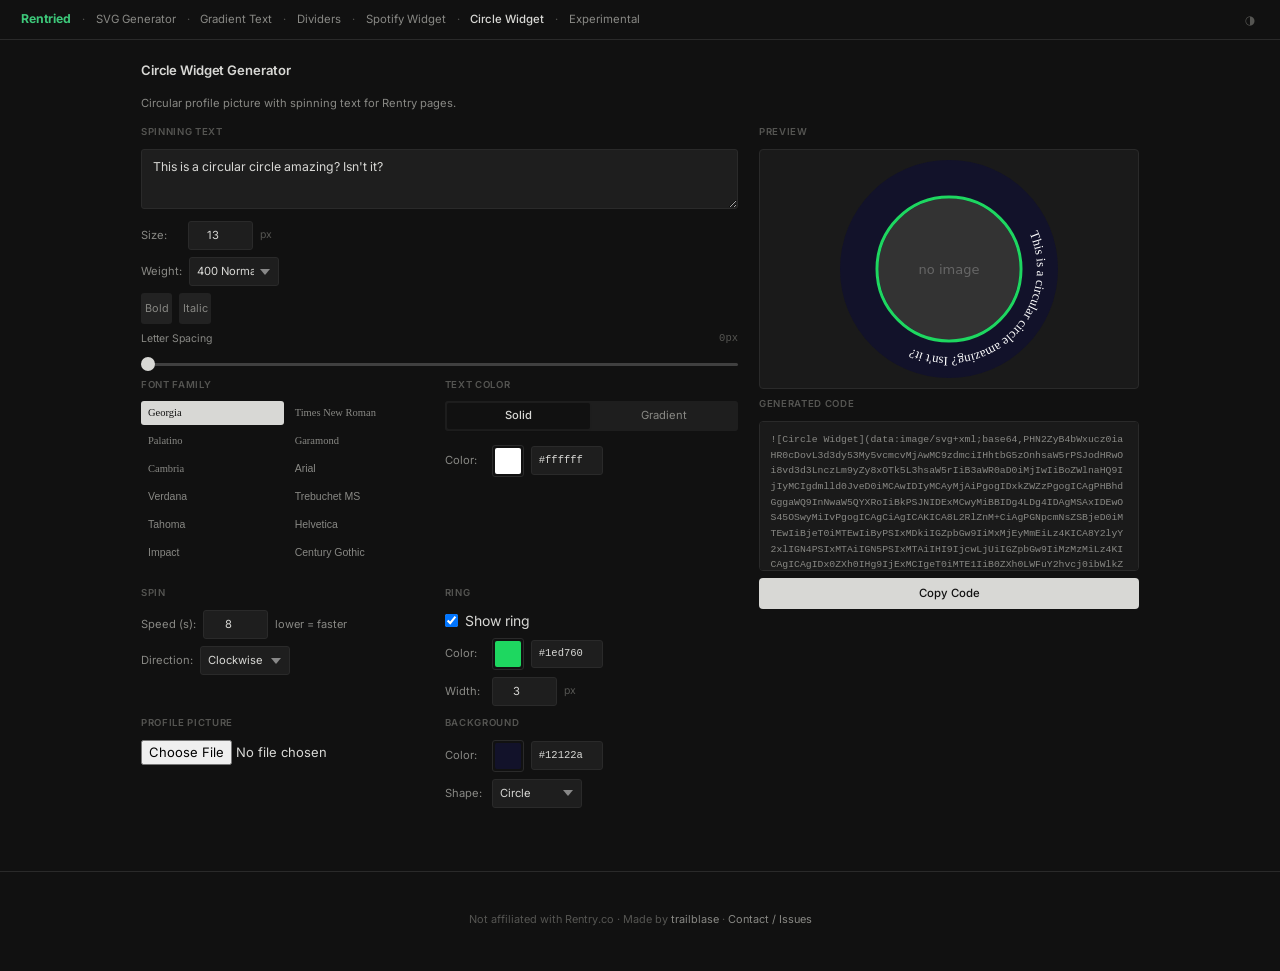
==== commit 8912cab0: "experimental mode, new bounce, scroll anim" ====
--- a/circle-widget/index.html
+++ b/circle-widget/index.html
@@ -9,45 +9,10 @@
   <link href="https://fonts.googleapis.com/css2?family=Inter:ital,opsz,wght@0,14..32,100..900;1,14..32,100..900&display=swap" rel="stylesheet">
   <link rel="stylesheet" href="https://cdn.jsdelivr.net/npm/bootstrap@5.3.3/dist/css/bootstrap.min.css">
   <link rel="stylesheet" href="../styles.css">
-  <script>
-    (function () {
-      var t = localStorage.getItem('rentried-theme') || 'dark';
-      document.documentElement.setAttribute('data-theme', t);
-    })();
-  </script>
+  <script src="../common.js"></script>
 </head>
-<body>
-  <header class="site-header">
-    <a href="../" class="site-logo">Rentried</a>
-
-    <!-- Desktop nav -->
-    <span class="nav-sep d-none d-md-inline">·</span>
-    <nav class="site-nav d-none d-md-flex">
-      <a href="../svg-generator/" class="nav-link">SVG Generator</a>
-      <span class="nav-sep">·</span>
-      <a href="../gradient-text/gradient-text.html" class="nav-link">Gradient Text</a>
-      <span class="nav-sep">·</span>
-      <a href="../dividers/dividers.html" class="nav-link">Dividers</a>
-      <span class="nav-sep">·</span>
-      <a href="../spotify-widget/" class="nav-link">Spotify Widget</a>
-      <span class="nav-sep">·</span>
-      <a href="../circle-widget/" class="nav-link active">Circle Widget</a>
-    </nav>
-
-    <!-- Mobile dropdown -->
-    <div class="dropdown d-md-none ms-2">
-      <button class="nav-dropdown-btn dropdown-toggle" data-bs-toggle="dropdown" aria-expanded="false">Circle Widget</button>
-      <ul class="nav-dropdown-menu dropdown-menu">
-        <li><a class="nav-dropdown-item" href="../svg-generator/">SVG Generator</a></li>
-        <li><a class="nav-dropdown-item" href="../gradient-text/gradient-text.html">Gradient Text</a></li>
-        <li><a class="nav-dropdown-item" href="../dividers/dividers.html">Dividers</a></li>
-        <li><a class="nav-dropdown-item" href="../spotify-widget/">Spotify Widget</a></li>
-        <li><a class="nav-dropdown-item active" href="../circle-widget/">Circle Widget</a></li>
-      </ul>
-    </div>
-
-    <button class="theme-toggle" onclick="toggleTheme()" aria-label="Toggle theme">◑</button>
-  </header>
+<body data-page="circle-widget">
+  <script>_renderHeader('circle-widget');</script>
 
   <div class="page">
     <div class="mb-3">
@@ -211,24 +176,6 @@
 
   <script src="https://cdn.jsdelivr.net/npm/bootstrap@5.3.3/dist/js/bootstrap.bundle.min.js"></script>
   <script src="circle-widget.js"></script>
-  <script>
-    function toggleTheme() {
-      var html = document.documentElement;
-      var t = html.getAttribute('data-theme') === 'dark' ? 'light' : 'dark';
-      html.setAttribute('data-theme', t);
-      localStorage.setItem('rentried-theme', t);
-      document.querySelector('.theme-toggle').textContent = t === 'dark' ? '◑' : '◐';
-    }
-    (function () {
-      var t = localStorage.getItem('rentried-theme') || 'dark';
-      var btn = document.querySelector('.theme-toggle');
-      if (btn) btn.textContent = t === 'dark' ? '◑' : '◐';
-    })();
-  </script>
-  <footer class="site-footer">
-    <div class="page">
-      Not affiliated with Rentry.co · Made by <a href="https://github.com/trailblase" target="_blank">trailblase</a> · <a href="https://orion.atabook.org/" target="_blank">Contact / Issues</a>
-    </div>
-  </footer>
+  <script>_renderFooter();</script>
 </body>
 </html>
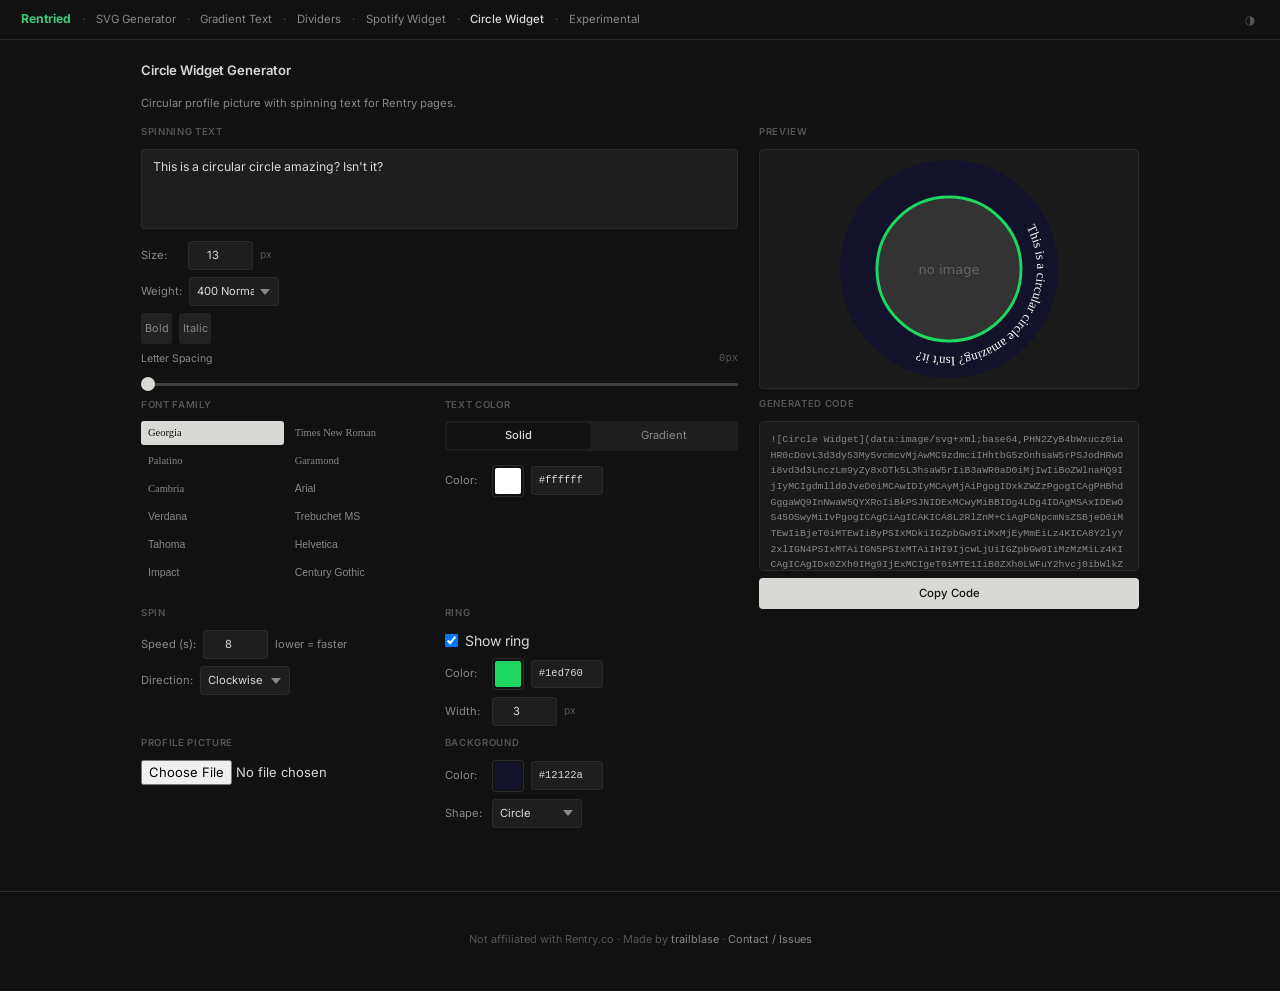
==== commit a3080106: "minor fixes for resize box" ====
--- a/circle-widget/index.html
+++ b/circle-widget/index.html
@@ -25,7 +25,7 @@
 
         <div>
           <div class="panel-header">Spinning Text</div>
-          <textarea class="text-input" id="spinText" placeholder="Text that spins around the circle..." style="min-height:60px;resize:vertical">This is a circular circle amazing? Isn't it?</textarea>
+          <textarea class="text-input" id="spinText" placeholder="Text that spins around the circle...">This is a circular circle amazing? Isn't it?</textarea>
           <div class="d-flex align-items-center gap-2 mt-2">
             <label class="ctrl-label">Size:</label>
             <input type="number" class="number-input" id="fontSize" value="13" min="8" max="26">
@@ -161,6 +161,8 @@
 
       <div class="tool-output">
         <div>
+          <!-- fix the preview stretching issue on smaller screens (same like on gradient)-->
+           <!-- kms this is annoying -->
           <div class="panel-header">Preview</div>
           <div class="preview-area preview-widget" style="min-height:240px; padding:1rem; display:flex; align-items:center; justify-content:center">
             <div id="previewContent"></div>
--- a/styles.css
+++ b/styles.css
@@ -166,6 +166,12 @@
   gap: 0.75rem;
 }
 
+textarea.text-input {
+  min-height: 80px;
+  resize: none;
+  field-sizing: content;
+}
+
 .section-label  { font-size: 0.75rem; color: var(--text-muted); }
 .unit           { font-size: 0.75rem; color: var(--text-subtle); }
 .slider-label   { font-size: 0.75rem; color: var(--text-muted); }
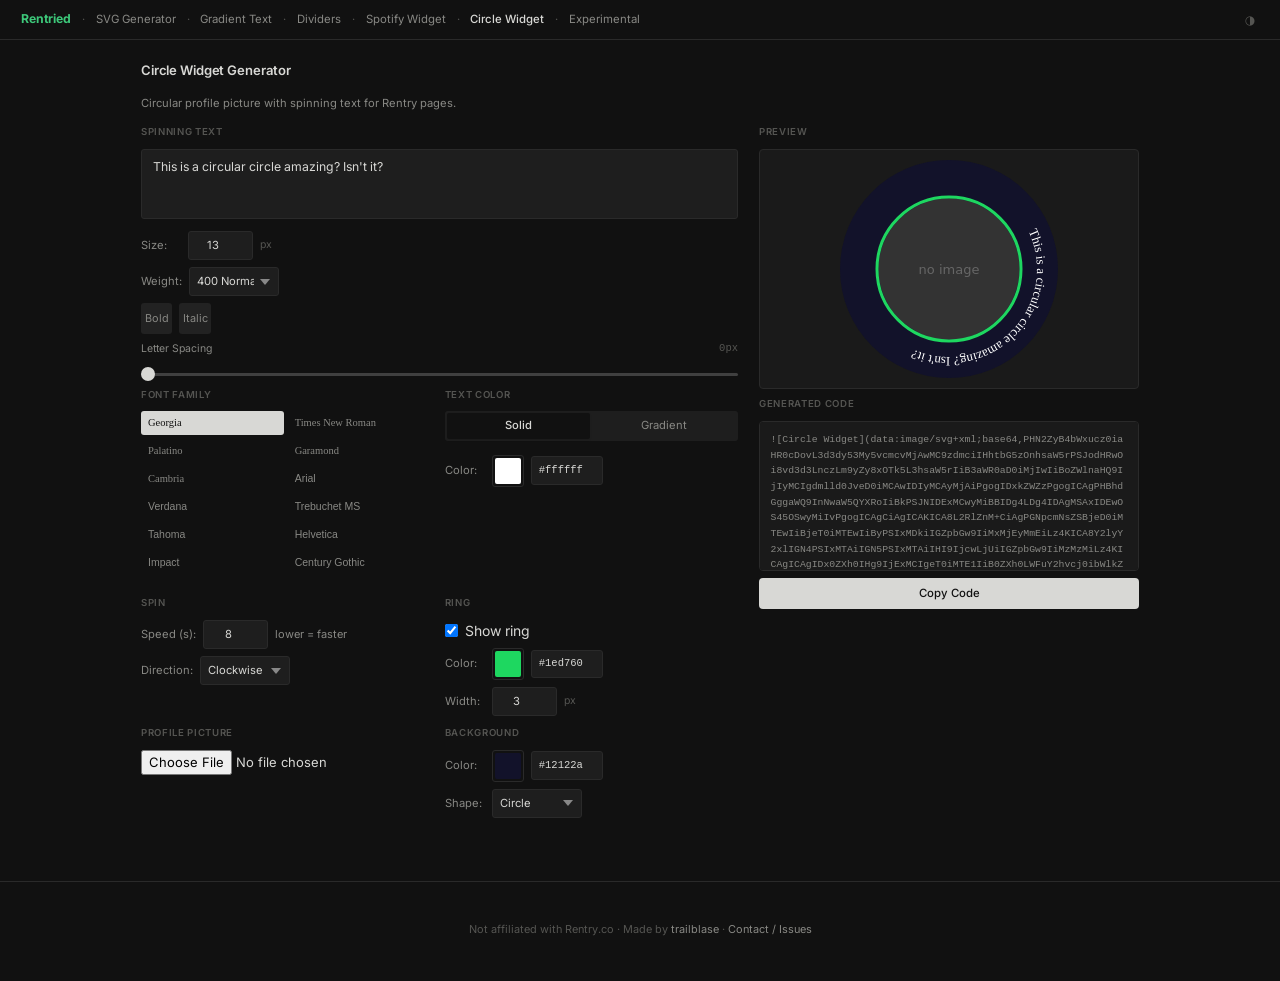
==== commit 8318aaa4: "minor fixes, experm gif download" ====
--- a/circle-widget/index.html
+++ b/circle-widget/index.html
@@ -12,7 +12,7 @@
   <script src="../common.js"></script>
 </head>
 <body data-page="circle-widget">
-  <script>_renderHeader('circle-widget');</script>
+  <site-header active-page="circle-widget"></site-header>
 
   <div class="page">
     <div class="mb-3">
@@ -178,6 +178,6 @@
 
   <script src="https://cdn.jsdelivr.net/npm/bootstrap@5.3.3/dist/js/bootstrap.bundle.min.js"></script>
   <script src="circle-widget.js"></script>
-  <script>_renderFooter();</script>
+  <site-footer></site-footer>
 </body>
 </html>
--- a/styles.css
+++ b/styles.css
@@ -49,6 +49,9 @@
   -webkit-font-smoothing: antialiased;
 }
 
+site-header,
+site-footer { display: contents; }
+
 .site-header {
   display: flex;
   align-items: center;
@@ -167,9 +170,8 @@
 }
 
 textarea.text-input {
-  min-height: 80px;
+  min-height: 70px;
   resize: none;
-  field-sizing: content;
 }
 
 .section-label  { font-size: 0.75rem; color: var(--text-muted); }
@@ -613,7 +615,7 @@
   .option-btn   { padding: 0.625rem 0.375rem; font-size: 0.8rem; }
   .toggle-btn   { padding: 0.5rem 0.625rem; }
   .direction-btn { padding: 0.5rem; }
-  .copy-btn     { padding: 0.75rem; font-size: 0.875rem; }
+  .copy-btn     { padding: 1.2rem; font-size: 1rem; }
 
   .options-grid.cols-4,
   .direction-grid { grid-template-columns: repeat(2, 1fr); }
